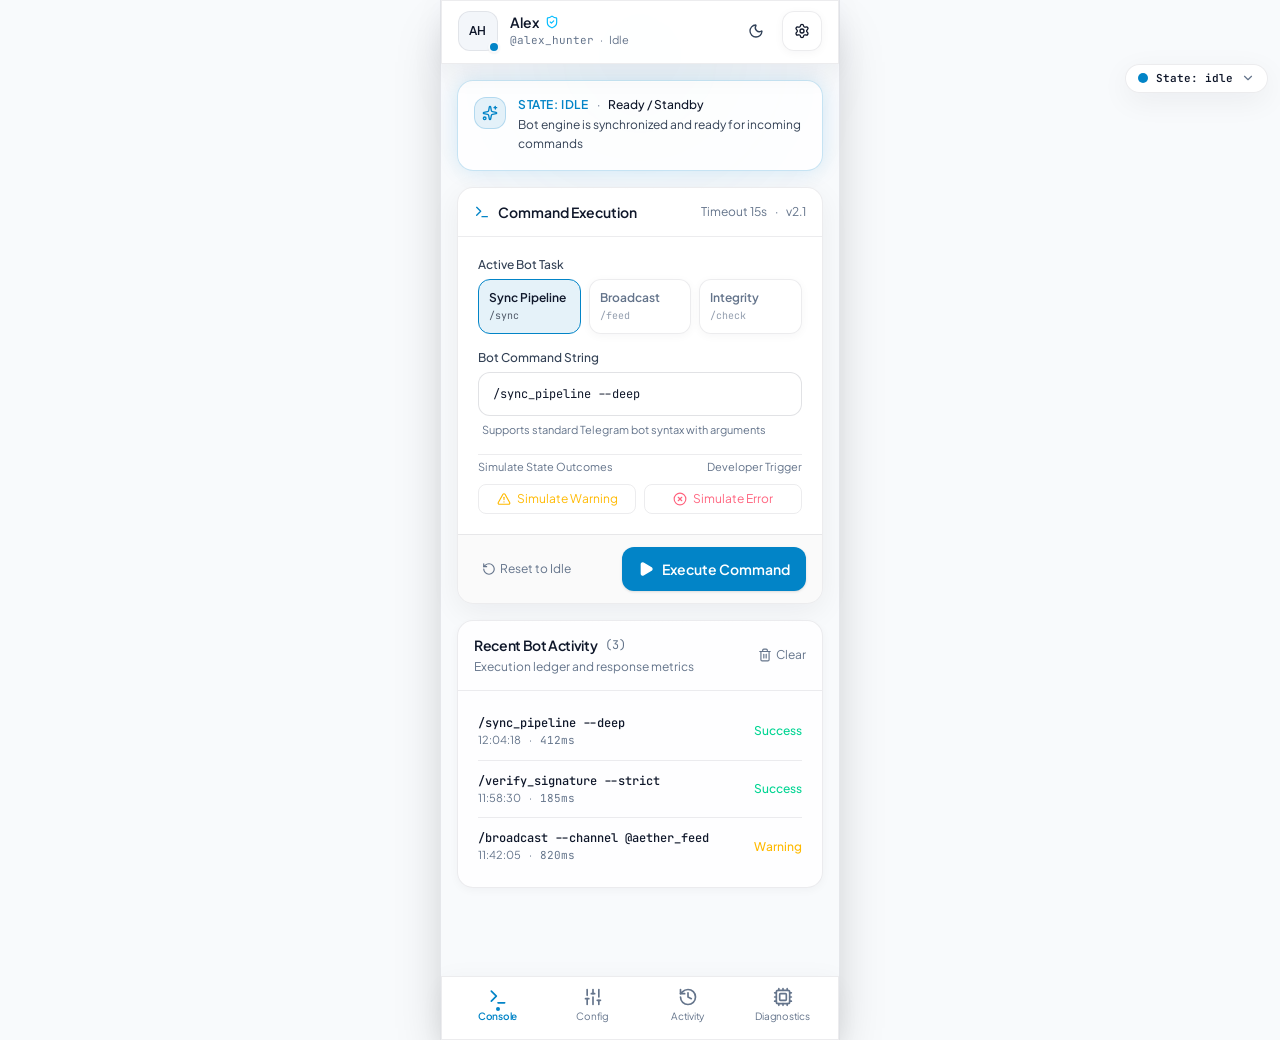
==== index.html @ 0b06f0a6 "Deploy tbot update 2026-10-08 16:07:17" ====
<!doctype html>
<html lang="en">
  <head>
    <meta charset="UTF-8" />
    <meta name="viewport" content="width=device-width, initial-scale=1.0, maximum-scale=1.0, user-scalable=no, viewport-fit=cover" />
    <title>Aether Glass - Telegram Mini App</title>
    <meta name="description" content="Premium glassmorphism Telegram bot web application featuring dynamic state themes, haptic feedback, and responsive viewport integration." />
    <meta property="og:title" content="Aether Glass - Telegram Mini App" />
    <meta property="og:description" content="Premium glassmorphism Telegram bot web application featuring dynamic state themes, haptic feedback, and responsive viewport integration." />
    <meta property="og:type" content="website" />
    <meta name="twitter:card" content="summary_large_image" />
    <meta name="theme-color" content="#0d1117" />

    <!-- Telegram WebApp Script -->
    <script src="https://telegram.org/js/telegram-web-app.js"></script>

    <!-- Typography -->
    <link rel="preconnect" href="https://fonts.googleapis.com" />
    <link rel="preconnect" href="https://fonts.gstatic.com" crossorigin />
    <link href="https://fonts.googleapis.com/css2?family=JetBrains+Mono:wght@400;500;600&family=Plus+Jakarta+Sans:wght@300;400;500;600;700&display=swap" rel="stylesheet" />
    <script type="module" crossorigin src="/assets/index-Bv7fUiGO.js"></script>
    <link rel="stylesheet" crossorigin href="/assets/index-BSvyfx7p.css">
  </head>
  <body>
    <div id="root"></div>
  </body>
</html>
---- assets/index-BSvyfx7p.css ----
/*! tailwindcss v4.3.3 | MIT License | https://tailwindcss.com */
@layer properties{@supports (((-webkit-hyphens:none)) and (not (margin-trim:inline))) or ((-moz-orient:inline) and (not (color:rgb(from red r g b)))){*,:before,:after,::backdrop{--tw-translate-x:0;--tw-translate-y:0;--tw-translate-z:0;--tw-rotate-x:initial;--tw-rotate-y:initial;--tw-rotate-z:initial;--tw-skew-x:initial;--tw-skew-y:initial;--tw-space-y-reverse:0;--tw-divide-y-reverse:0;--tw-border-style:solid;--tw-leading:initial;--tw-font-weight:initial;--tw-tracking:initial;--tw-ordinal:initial;--tw-slashed-zero:initial;--tw-numeric-figure:initial;--tw-numeric-spacing:initial;--tw-numeric-fraction:initial;--tw-shadow:0 0 #0000;--tw-shadow-color:initial;--tw-shadow-alpha:100%;--tw-inset-shadow:0 0 #0000;--tw-inset-shadow-color:initial;--tw-inset-shadow-alpha:100%;--tw-ring-color:initial;--tw-ring-shadow:0 0 #0000;--tw-inset-ring-color:initial;--tw-inset-ring-shadow:0 0 #0000;--tw-ring-inset:initial;--tw-ring-offset-width:0px;--tw-ring-offset-color:#fff;--tw-ring-offset-shadow:0 0 #0000;--tw-outline-style:solid;--tw-blur:initial;--tw-brightness:initial;--tw-contrast:initial;--tw-grayscale:initial;--tw-hue-rotate:initial;--tw-invert:initial;--tw-opacity:initial;--tw-saturate:initial;--tw-sepia:initial;--tw-drop-shadow:initial;--tw-drop-shadow-color:initial;--tw-drop-shadow-alpha:100%;--tw-drop-shadow-size:initial;--tw-backdrop-blur:initial;--tw-backdrop-brightness:initial;--tw-backdrop-contrast:initial;--tw-backdrop-grayscale:initial;--tw-backdrop-hue-rotate:initial;--tw-backdrop-invert:initial;--tw-backdrop-opacity:initial;--tw-backdrop-saturate:initial;--tw-backdrop-sepia:initial;--tw-duration:initial;--tw-ease:initial;--tw-scale-x:1;--tw-scale-y:1;--tw-scale-z:1}}}@layer theme{:root,:host{--font-sans:-apple-system, BlinkMacSystemFont, "Segoe UI", Roboto, "Helvetica Neue", "Noto Sans", Arial, sans-serif, "Apple Color Emoji", "Segoe UI Emoji", "Segoe UI Symbol", "Noto Color Emoji";--font-mono:ui-monospace, SFMono-Regular, Menlo, Monaco, Consolas, "Liberation Mono", "Courier New", monospace;--color-red-500:oklch(63.7% .237 25.331);--color-amber-300:oklch(87.9% .169 91.605);--color-amber-400:oklch(82.8% .189 84.429);--color-emerald-400:oklch(76.5% .177 163.223);--color-sky-400:oklch(74.6% .16 232.661);--color-rose-400:oklch(71.2% .194 13.428);--color-slate-700:oklch(37.2% .044 257.287);--color-black:#000;--color-white:#fff;--spacing:.25rem;--container-xs:20rem;--container-md:28rem;--container-lg:32rem;--container-2xl:42rem;--text-xs:.75rem;--text-xs--line-height:calc(1 / .75);--text-sm:.875rem;--text-sm--line-height:calc(1.25 / .875);--text-base:1rem;--text-base--line-height:calc(1.5 / 1);--font-weight-medium:500;--font-weight-semibold:600;--font-weight-bold:700;--tracking-tight:-.025em;--tracking-wider:.05em;--leading-relaxed:1.625;--radius-sm:.25rem;--radius-md:.375rem;--radius-lg:.5rem;--radius-xl:.75rem;--radius-2xl:1rem;--radius-3xl:1.5rem;--ease-in-out:cubic-bezier(.4, 0, .2, 1);--animate-spin:spin 1s linear infinite;--animate-ping:ping 1s cubic-bezier(0, 0, .2, 1) infinite;--animate-pulse:pulse 2s cubic-bezier(.4, 0, .6, 1) infinite;--blur-xs:4px;--default-transition-duration:.15s;--default-transition-timing-function:cubic-bezier(.4, 0, .2, 1);--default-font-family:var(--font-sans);--default-mono-font-family:var(--font-mono)}}@layer base{*,:after,:before,::backdrop{box-sizing:border-box;border:0 solid;margin:0;padding:0}::file-selector-button{box-sizing:border-box;border:0 solid;margin:0;padding:0}html,:host{-webkit-text-size-adjust:100%;tab-size:4;line-height:1.5;font-family:var(--default-font-family,-apple-system, BlinkMacSystemFont, "Segoe UI", Roboto, "Helvetica Neue", "Noto Sans", Arial, sans-serif, "Apple Color Emoji", "Segoe UI Emoji", "Segoe UI Symbol", "Noto Color Emoji");font-feature-settings:var(--default-font-feature-settings,normal);font-variation-settings:var(--default-font-variation-settings,normal);-webkit-tap-highlight-color:transparent}hr{height:0;color:inherit;border-top-width:1px}abbr:where([title]){-webkit-text-decoration:underline dotted;text-decoration:underline dotted}h1,h2,h3,h4,h5,h6{font-size:inherit;font-weight:inherit}a{color:inherit;-webkit-text-decoration:inherit;-webkit-text-decoration:inherit;-webkit-text-decoration:inherit;-webkit-text-decoration:inherit;text-decoration:inherit}b,strong{font-weight:bolder}code,kbd,samp,pre{font-family:var(--default-mono-font-family,ui-monospace, SFMono-Regular, Menlo, Monaco, Consolas, "Liberation Mono", "Courier New", monospace);font-feature-settings:var(--default-mono-font-feature-settings,normal);font-variation-settings:var(--default-mono-font-variation-settings,normal);font-size:1em}small{font-size:80%}sub,sup{vertical-align:baseline;font-size:75%;line-height:0;position:relative}sub{bottom:-.25em}sup{top:-.5em}table{text-indent:0;border-color:inherit;border-collapse:collapse}:-moz-focusring:where(:not(iframe)){outline:auto}progress{vertical-align:baseline}summary{display:list-item}ol,ul,menu{list-style:none}img,svg,video,canvas,audio,iframe,embed,object{vertical-align:middle;display:block}img,video{max-width:100%;height:auto}button,input,select,optgroup,textarea{font:inherit;font-feature-settings:inherit;font-variation-settings:inherit;letter-spacing:inherit;color:inherit;opacity:1;background-color:#0000;border-radius:0}::file-selector-button{font:inherit;font-feature-settings:inherit;font-variation-settings:inherit;letter-spacing:inherit;color:inherit;opacity:1;background-color:#0000;border-radius:0}:where(select:is([multiple],[size])) optgroup{font-weight:bolder}:where(select:is([multiple],[size])) optgroup option{padding-inline-start:20px}::file-selector-button{margin-inline-end:4px}::placeholder{opacity:1}@supports (not ((-webkit-appearance:-apple-pay-button))) or (contain-intrinsic-size:1px){::placeholder{color:currentColor}@supports (color:color-mix(in lab, red, red)){::placeholder{color:color-mix(in oklab, currentcolor 50%, transparent)}}}textarea{resize:vertical}::-webkit-search-decoration{-webkit-appearance:none}::-webkit-date-and-time-value{min-height:1lh;text-align:inherit}::-webkit-datetime-edit{display:inline-flex}::-webkit-datetime-edit-fields-wrapper{padding:0}::-webkit-datetime-edit{padding-block:0}::-webkit-datetime-edit-year-field{padding-block:0}::-webkit-datetime-edit-month-field{padding-block:0}::-webkit-datetime-edit-day-field{padding-block:0}::-webkit-datetime-edit-hour-field{padding-block:0}::-webkit-datetime-edit-minute-field{padding-block:0}::-webkit-datetime-edit-second-field{padding-block:0}::-webkit-datetime-edit-millisecond-field{padding-block:0}::-webkit-datetime-edit-meridiem-field{padding-block:0}::-webkit-calendar-picker-indicator{line-height:1}:-moz-ui-invalid{box-shadow:none}button,input:where([type=button],[type=reset],[type=submit]){appearance:button}::file-selector-button{appearance:button}::-webkit-inner-spin-button{height:auto}::-webkit-outer-spin-button{height:auto}[hidden]:where(:not([hidden=until-found])){display:none!important}}@layer components;@layer utilities{.pointer-events-none{pointer-events:none}.visible{visibility:visible}.absolute{position:absolute}.fixed{position:fixed}.relative{position:relative}.sticky{position:sticky}.inset-0{inset:0}.top-0{top:0}.top-16{top:calc(var(--spacing) * 16)}.-right-0\.5{right:calc(var(--spacing) * -.5)}.right-0{right:0}.right-3{right:calc(var(--spacing) * 3)}.right-3\.5{right:calc(var(--spacing) * 3.5)}.-bottom-0\.5{bottom:calc(var(--spacing) * -.5)}.-bottom-1{bottom:calc(var(--spacing) * -1)}.bottom-0{bottom:0}.left-0{left:0}.left-1\/2{left:50%}.left-3\.5{left:calc(var(--spacing) * 3.5)}.z-10{z-index:10}.z-30{z-index:30}.z-40{z-index:40}.z-50{z-index:50}.mx-auto{margin-inline:auto}.-my-2{margin-block:calc(var(--spacing) * -2)}.mt-0\.5{margin-top:calc(var(--spacing) * .5)}.mt-2{margin-top:calc(var(--spacing) * 2)}.mb-1{margin-bottom:var(--spacing)}.mb-2{margin-bottom:calc(var(--spacing) * 2)}.block{display:block}.flex{display:flex}.grid{display:grid}.inline-block{display:inline-block}.inline-flex{display:inline-flex}.h-1{height:var(--spacing)}.h-1\.5{height:calc(var(--spacing) * 1.5)}.h-2{height:calc(var(--spacing) * 2)}.h-2\.5{height:calc(var(--spacing) * 2.5)}.h-3{height:calc(var(--spacing) * 3)}.h-3\.5{height:calc(var(--spacing) * 3.5)}.h-4{height:calc(var(--spacing) * 4)}.h-5{height:calc(var(--spacing) * 5)}.h-6{height:calc(var(--spacing) * 6)}.h-8{height:calc(var(--spacing) * 8)}.h-10{height:calc(var(--spacing) * 10)}.h-11{height:calc(var(--spacing) * 11)}.h-12{height:calc(var(--spacing) * 12)}.h-14{height:calc(var(--spacing) * 14)}.h-full{height:100%}.max-h-\[85vh\]{max-height:85vh}.min-h-\[36px\]{min-height:36px}.min-h-\[38px\]{min-height:38px}.min-h-\[40px\]{min-height:40px}.min-h-\[44px\]{min-height:44px}.min-h-\[48px\]{min-height:48px}.min-h-screen{min-height:100vh}.w-1{width:var(--spacing)}.w-2{width:calc(var(--spacing) * 2)}.w-2\.5{width:calc(var(--spacing) * 2.5)}.w-3{width:calc(var(--spacing) * 3)}.w-3\.5{width:calc(var(--spacing) * 3.5)}.w-4{width:calc(var(--spacing) * 4)}.w-5{width:calc(var(--spacing) * 5)}.w-8{width:calc(var(--spacing) * 8)}.w-10{width:calc(var(--spacing) * 10)}.w-11{width:calc(var(--spacing) * 11)}.w-12{width:calc(var(--spacing) * 12)}.w-20{width:calc(var(--spacing) * 20)}.w-72{width:calc(var(--spacing) * 72)}.w-full{width:100%}.max-w-2xl{max-width:var(--container-2xl)}.max-w-\[400px\]{max-width:400px}.max-w-\[430px\]{max-width:430px}.max-w-lg{max-width:var(--container-lg)}.max-w-md{max-width:var(--container-md)}.max-w-xs{max-width:var(--container-xs)}.min-w-0{min-width:0}.min-w-\[40px\]{min-width:40px}.min-w-\[44px\]{min-width:44px}.flex-1{flex:1}.shrink-0{flex-shrink:0}.-translate-x-1\/2{--tw-translate-x:calc(calc(1 / 2 * 100%) * -1);translate:var(--tw-translate-x) var(--tw-translate-y)}.translate-x-0{--tw-translate-x:0px;translate:var(--tw-translate-x) var(--tw-translate-y)}.translate-x-5{--tw-translate-x:calc(var(--spacing) * 5);translate:var(--tw-translate-x) var(--tw-translate-y)}.transform{transform:var(--tw-rotate-x,) var(--tw-rotate-y,) var(--tw-rotate-z,) var(--tw-skew-x,) var(--tw-skew-y,)}.animate-ping{animation:var(--animate-ping)}.animate-pulse{animation:var(--animate-pulse)}.animate-spin{animation:var(--animate-spin)}.cursor-not-allowed{cursor:not-allowed}.cursor-pointer{cursor:pointer}.resize{resize:both}.grid-cols-3{grid-template-columns:repeat(3,minmax(0,1fr))}.grid-cols-4{grid-template-columns:repeat(4,minmax(0,1fr))}.flex-col{flex-direction:column}.items-center{align-items:center}.items-end{align-items:flex-end}.items-start{align-items:flex-start}.justify-between{justify-content:space-between}.justify-center{justify-content:center}.justify-end{justify-content:flex-end}.justify-start{justify-content:flex-start}.gap-0\.5{gap:calc(var(--spacing) * .5)}.gap-1{gap:var(--spacing)}.gap-1\.5{gap:calc(var(--spacing) * 1.5)}.gap-2{gap:calc(var(--spacing) * 2)}.gap-2\.5{gap:calc(var(--spacing) * 2.5)}.gap-3{gap:calc(var(--spacing) * 3)}:where(.space-y-1>:not(:last-child)){--tw-space-y-reverse:0;margin-block-start:calc(var(--spacing) * var(--tw-space-y-reverse));margin-block-end:calc(var(--spacing) * calc(1 - var(--tw-space-y-reverse)))}:where(.space-y-1\.5>:not(:last-child)){--tw-space-y-reverse:0;margin-block-start:calc(calc(var(--spacing) * 1.5) * var(--tw-space-y-reverse));margin-block-end:calc(calc(var(--spacing) * 1.5) * calc(1 - var(--tw-space-y-reverse)))}:where(.space-y-2>:not(:last-child)){--tw-space-y-reverse:0;margin-block-start:calc(calc(var(--spacing) * 2) * var(--tw-space-y-reverse));margin-block-end:calc(calc(var(--spacing) * 2) * calc(1 - var(--tw-space-y-reverse)))}:where(.space-y-3>:not(:last-child)){--tw-space-y-reverse:0;margin-block-start:calc(calc(var(--spacing) * 3) * var(--tw-space-y-reverse));margin-block-end:calc(calc(var(--spacing) * 3) * calc(1 - var(--tw-space-y-reverse)))}:where(.space-y-3\.5>:not(:last-child)){--tw-space-y-reverse:0;margin-block-start:calc(calc(var(--spacing) * 3.5) * var(--tw-space-y-reverse));margin-block-end:calc(calc(var(--spacing) * 3.5) * calc(1 - var(--tw-space-y-reverse)))}:where(.space-y-4>:not(:last-child)){--tw-space-y-reverse:0;margin-block-start:calc(calc(var(--spacing) * 4) * var(--tw-space-y-reverse));margin-block-end:calc(calc(var(--spacing) * 4) * calc(1 - var(--tw-space-y-reverse)))}:where(.space-y-5>:not(:last-child)){--tw-space-y-reverse:0;margin-block-start:calc(calc(var(--spacing) * 5) * var(--tw-space-y-reverse));margin-block-end:calc(calc(var(--spacing) * 5) * calc(1 - var(--tw-space-y-reverse)))}:where(.divide-y>:not(:last-child)){--tw-divide-y-reverse:0;border-bottom-style:var(--tw-border-style);border-top-style:var(--tw-border-style);border-top-width:calc(1px * var(--tw-divide-y-reverse));border-bottom-width:calc(1px * calc(1 - var(--tw-divide-y-reverse)))}:where(.divide-\[var\(--app-surface-border\)\]>:not(:last-child)){border-color:var(--app-surface-border)}.truncate{text-overflow:ellipsis;white-space:nowrap;overflow:hidden}.overflow-hidden{overflow:hidden}.overflow-x-hidden{overflow-x:hidden}.overflow-y-auto{overflow-y:auto}.overscroll-contain{overscroll-behavior:contain}.rounded-2xl{border-radius:var(--radius-2xl)}.rounded-full{border-radius:2147483647px}.rounded-lg{border-radius:var(--radius-lg)}.rounded-md{border-radius:var(--radius-md)}.rounded-sm{border-radius:var(--radius-sm)}.rounded-xl{border-radius:var(--radius-xl)}.rounded-t-3xl{border-top-left-radius:var(--radius-3xl);border-top-right-radius:var(--radius-3xl)}.border{border-style:var(--tw-border-style);border-width:1px}.border-2{border-style:var(--tw-border-style);border-width:2px}.border-x{border-inline-style:var(--tw-border-style);border-inline-width:1px}.border-t{border-top-style:var(--tw-border-style);border-top-width:1px}.border-b{border-bottom-style:var(--tw-border-style);border-bottom-width:1px}.border-\[var\(--app-accent\)\]{border-color:var(--app-accent)}.border-\[var\(--app-bg\)\]{border-color:var(--app-bg)}.border-\[var\(--app-input-border\)\]{border-color:var(--app-input-border)}.border-\[var\(--app-state-border\)\]{border-color:var(--app-state-border)}.border-\[var\(--app-surface-border\)\]{border-color:var(--app-surface-border)}.border-red-500{border-color:var(--color-red-500)}.border-transparent{border-color:#0000}.bg-\[\#dc2626\]{background-color:#dc2626}.bg-\[var\(--app-accent\)\]{background-color:var(--app-accent)}.bg-\[var\(--app-accent-soft\)\]{background-color:var(--app-accent-soft)}.bg-\[var\(--app-bg\)\]{background-color:var(--app-bg)}.bg-\[var\(--app-input-bg\)\]{background-color:var(--app-input-bg)}.bg-\[var\(--app-surface-interactive\)\]{background-color:var(--app-surface-interactive)}.bg-\[var\(--app-surface-subtle\)\]{background-color:var(--app-surface-subtle)}.bg-\[var\(--app-text-muted\)\]{background-color:var(--app-text-muted)}.bg-black\/60{background-color:#0009}@supports (color:color-mix(in lab, red, red)){.bg-black\/60{background-color:color-mix(in oklab, var(--color-black) 60%, transparent)}}.bg-white{background-color:var(--color-white)}.fill-current{fill:currentColor}.object-cover{object-fit:cover}.p-1{padding:var(--spacing)}.p-2\.5{padding:calc(var(--spacing) * 2.5)}.p-3{padding:calc(var(--spacing) * 3)}.p-3\.5{padding:calc(var(--spacing) * 3.5)}.p-4{padding:calc(var(--spacing) * 4)}.p-5{padding:calc(var(--spacing) * 5)}.p-8{padding:calc(var(--spacing) * 8)}.px-1\.5{padding-inline:calc(var(--spacing) * 1.5)}.px-2{padding-inline:calc(var(--spacing) * 2)}.px-3{padding-inline:calc(var(--spacing) * 3)}.px-3\.5{padding-inline:calc(var(--spacing) * 3.5)}.px-4{padding-inline:calc(var(--spacing) * 4)}.px-5{padding-inline:calc(var(--spacing) * 5)}.py-1{padding-block:var(--spacing)}.py-1\.5{padding-block:calc(var(--spacing) * 1.5)}.py-2\.5{padding-block:calc(var(--spacing) * 2.5)}.py-3{padding-block:calc(var(--spacing) * 3)}.py-3\.5{padding-block:calc(var(--spacing) * 3.5)}.py-4{padding-block:calc(var(--spacing) * 4)}.py-6{padding-block:calc(var(--spacing) * 6)}.pt-1{padding-top:var(--spacing)}.pt-2{padding-top:calc(var(--spacing) * 2)}.pt-3{padding-top:calc(var(--spacing) * 3)}.pr-10{padding-right:calc(var(--spacing) * 10)}.pb-1{padding-bottom:var(--spacing)}.pb-2\.5{padding-bottom:calc(var(--spacing) * 2.5)}.pb-24{padding-bottom:calc(var(--spacing) * 24)}.pl-1{padding-left:var(--spacing)}.pl-4{padding-left:calc(var(--spacing) * 4)}.pl-10{padding-left:calc(var(--spacing) * 10)}.text-center{text-align:center}.text-left{text-align:left}.font-mono{font-family:var(--font-mono)}.font-sans{font-family:var(--font-sans)}.text-base{font-size:var(--text-base);line-height:var(--tw-leading,var(--text-base--line-height))}.text-sm{font-size:var(--text-sm);line-height:var(--tw-leading,var(--text-sm--line-height))}.text-xs{font-size:var(--text-xs);line-height:var(--tw-leading,var(--text-xs--line-height))}.text-\[10px\]{font-size:10px}.text-\[11px\]{font-size:11px}.leading-relaxed{--tw-leading:var(--leading-relaxed);line-height:var(--leading-relaxed)}.font-bold{--tw-font-weight:var(--font-weight-bold);font-weight:var(--font-weight-bold)}.font-medium{--tw-font-weight:var(--font-weight-medium);font-weight:var(--font-weight-medium)}.font-semibold{--tw-font-weight:var(--font-weight-semibold);font-weight:var(--font-weight-semibold)}.tracking-tight{--tw-tracking:var(--tracking-tight);letter-spacing:var(--tracking-tight)}.tracking-wider{--tw-tracking:var(--tracking-wider);letter-spacing:var(--tracking-wider)}.whitespace-nowrap{white-space:nowrap}.text-\[var\(--app-accent\)\]{color:var(--app-accent)}.text-\[var\(--app-accent-text\)\]{color:var(--app-accent-text)}.text-\[var\(--app-text\)\]{color:var(--app-text)}.text-\[var\(--app-text-muted\)\]{color:var(--app-text-muted)}.text-\[var\(--app-text-secondary\)\]{color:var(--app-text-secondary)}.text-amber-300{color:var(--color-amber-300)}.text-amber-400{color:var(--color-amber-400)}.text-emerald-400{color:var(--color-emerald-400)}.text-red-500{color:var(--color-red-500)}.text-rose-400{color:var(--color-rose-400)}.text-sky-400{color:var(--color-sky-400)}.text-slate-700{color:var(--color-slate-700)}.text-white{color:var(--color-white)}.capitalize{text-transform:capitalize}.uppercase{text-transform:uppercase}.tabular-nums{--tw-numeric-spacing:tabular-nums;font-variant-numeric:var(--tw-ordinal,) var(--tw-slashed-zero,) var(--tw-numeric-figure,) var(--tw-numeric-spacing,) var(--tw-numeric-fraction,)}.underline{text-decoration-line:underline}.placeholder-\[var\(--app-text-muted\)\]::placeholder{color:var(--app-text-muted)}.accent-\[var\(--app-accent\)\]{accent-color:var(--app-accent)}.opacity-25{opacity:.25}.opacity-30{opacity:.3}.opacity-50{opacity:.5}.opacity-70{opacity:.7}.opacity-75{opacity:.75}.shadow-2xl{--tw-shadow:0 25px 50px -12px var(--tw-shadow-color,#00000040);box-shadow:var(--tw-inset-shadow), var(--tw-inset-ring-shadow), var(--tw-ring-offset-shadow), var(--tw-ring-shadow), var(--tw-shadow)}.shadow-lg{--tw-shadow:0 10px 15px -3px var(--tw-shadow-color,#0000001a), 0 4px 6px -4px var(--tw-shadow-color,#0000001a);box-shadow:var(--tw-inset-shadow), var(--tw-inset-ring-shadow), var(--tw-ring-offset-shadow), var(--tw-ring-shadow), var(--tw-shadow)}.shadow-sm{--tw-shadow:0 1px 3px 0 var(--tw-shadow-color,#0000001a), 0 1px 2px -1px var(--tw-shadow-color,#0000001a);box-shadow:var(--tw-inset-shadow), var(--tw-inset-ring-shadow), var(--tw-ring-offset-shadow), var(--tw-ring-shadow), var(--tw-shadow)}.shadow-xs{--tw-shadow:0 1px 2px 0 var(--tw-shadow-color,#0000000d);box-shadow:var(--tw-inset-shadow), var(--tw-inset-ring-shadow), var(--tw-ring-offset-shadow), var(--tw-ring-shadow), var(--tw-shadow)}.ring-0{--tw-ring-shadow:var(--tw-ring-inset,) 0 0 0 calc(0px + var(--tw-ring-offset-width)) var(--tw-ring-color,currentcolor);box-shadow:var(--tw-inset-shadow), var(--tw-inset-ring-shadow), var(--tw-ring-offset-shadow), var(--tw-ring-shadow), var(--tw-shadow)}.outline{outline-style:var(--tw-outline-style);outline-width:1px}.blur{--tw-blur:blur(8px);filter:var(--tw-blur,) var(--tw-brightness,) var(--tw-contrast,) var(--tw-grayscale,) var(--tw-hue-rotate,) var(--tw-invert,) var(--tw-saturate,) var(--tw-sepia,) var(--tw-drop-shadow,)}.backdrop-blur-xs{--tw-backdrop-blur:blur(var(--blur-xs));-webkit-backdrop-filter:var(--tw-backdrop-blur,) var(--tw-backdrop-brightness,) var(--tw-backdrop-contrast,) var(--tw-backdrop-grayscale,) var(--tw-backdrop-hue-rotate,) var(--tw-backdrop-invert,) var(--tw-backdrop-opacity,) var(--tw-backdrop-saturate,) var(--tw-backdrop-sepia,);backdrop-filter:var(--tw-backdrop-blur,) var(--tw-backdrop-brightness,) var(--tw-backdrop-contrast,) var(--tw-backdrop-grayscale,) var(--tw-backdrop-hue-rotate,) var(--tw-backdrop-invert,) var(--tw-backdrop-opacity,) var(--tw-backdrop-saturate,) var(--tw-backdrop-sepia,)}.transition{transition-property:color,background-color,border-color,outline-color,text-decoration-color,fill,stroke,--tw-gradient-from,--tw-gradient-via,--tw-gradient-to,opacity,box-shadow,transform,translate,scale,rotate,filter,-webkit-backdrop-filter,backdrop-filter,display,content-visibility,overlay,pointer-events;transition-timing-function:var(--tw-ease,var(--default-transition-timing-function));transition-duration:var(--tw-duration,var(--default-transition-duration))}.transition-all{transition-property:all;transition-timing-function:var(--tw-ease,var(--default-transition-timing-function));transition-duration:var(--tw-duration,var(--default-transition-duration))}.transition-colors{transition-property:color,background-color,border-color,outline-color,text-decoration-color,fill,stroke,--tw-gradient-from,--tw-gradient-via,--tw-gradient-to;transition-timing-function:var(--tw-ease,var(--default-transition-timing-function));transition-duration:var(--tw-duration,var(--default-transition-duration))}.transition-opacity{transition-property:opacity;transition-timing-function:var(--tw-ease,var(--default-transition-timing-function));transition-duration:var(--tw-duration,var(--default-transition-duration))}.duration-150{--tw-duration:.15s;transition-duration:.15s}.duration-200{--tw-duration:.2s;transition-duration:.2s}.duration-250{--tw-duration:.25s;transition-duration:.25s}.ease-in-out{--tw-ease:var(--ease-in-out);transition-timing-function:var(--ease-in-out)}.select-none{-webkit-user-select:none;user-select:none}@media (hover:hover){.hover\:border-\[var\(--app-accent\)\]:hover{border-color:var(--app-accent)}.hover\:border-\[var\(--app-state-border\)\]:hover{border-color:var(--app-state-border)}.hover\:border-\[var\(--app-surface-border\)\]:hover{border-color:var(--app-surface-border)}.hover\:border-amber-400:hover{border-color:var(--color-amber-400)}.hover\:border-rose-400:hover{border-color:var(--color-rose-400)}.hover\:bg-\[\#b91c1c\]:hover{background-color:#b91c1c}.hover\:bg-\[var\(--app-accent-soft\)\]:hover{background-color:var(--app-accent-soft)}.hover\:bg-\[var\(--app-surface-interactive\)\]:hover{background-color:var(--app-surface-interactive)}.hover\:bg-\[var\(--app-surface-subtle\)\]:hover{background-color:var(--app-surface-subtle)}.hover\:text-\[var\(--app-text\)\]:hover{color:var(--app-text)}.hover\:underline:hover{text-decoration-line:underline}.hover\:opacity-50:hover{opacity:.5}.hover\:brightness-105:hover{--tw-brightness:brightness(105%);filter:var(--tw-blur,) var(--tw-brightness,) var(--tw-contrast,) var(--tw-grayscale,) var(--tw-hue-rotate,) var(--tw-invert,) var(--tw-saturate,) var(--tw-sepia,) var(--tw-drop-shadow,)}.hover\:brightness-110:hover{--tw-brightness:brightness(110%);filter:var(--tw-blur,) var(--tw-brightness,) var(--tw-contrast,) var(--tw-grayscale,) var(--tw-hue-rotate,) var(--tw-invert,) var(--tw-saturate,) var(--tw-sepia,) var(--tw-drop-shadow,)}}.focus\:border-\[var\(--app-accent\)\]:focus{border-color:var(--app-accent)}.focus\:outline-none:focus{--tw-outline-style:none;outline-style:none}.active\:scale-95:active{--tw-scale-x:95%;--tw-scale-y:95%;--tw-scale-z:95%;scale:var(--tw-scale-x) var(--tw-scale-y)}.active\:scale-\[0\.98\]:active{scale:.98}.disabled\:pointer-events-none:disabled{pointer-events:none}.disabled\:cursor-not-allowed:disabled{cursor:not-allowed}.disabled\:opacity-40:disabled{opacity:.4}@media (width>=40rem){.sm\:w-auto{width:auto}.sm\:flex-row{flex-direction:row}.sm\:p-5{padding:calc(var(--spacing) * 5)}.sm\:text-base{font-size:var(--text-base);line-height:var(--tw-leading,var(--text-base--line-height))}}}:root{--font-sans:"Plus Jakarta Sans", -apple-system, BlinkMacSystemFont, "Segoe UI", Roboto, sans-serif;--font-mono:"JetBrains Mono", ui-monospace, SFMono-Regular, monospace;--tg-safe-top:env(safe-area-inset-top,0px);--tg-safe-bottom:env(safe-area-inset-bottom,0px);--tg-safe-left:env(safe-area-inset-left,0px);--tg-safe-right:env(safe-area-inset-right,0px);--tg-viewport-height:100vh;--tg-viewport-stable-height:100vh;--glass-blur:16px;--glass-blur-deep:24px;--app-focus-ring:#38bdf880;--app-disabled-bg:#94a3b81f;--app-disabled-text:#94a3b873}:root,[data-theme-mode=dark]{--lightningcss-light: ;--lightningcss-dark:initial;color-scheme:dark;--app-bg:#090c10;--app-bg-radial:radial-gradient(circle at 50% 0%, #151d2c 0%, #090c10 70%);--app-text:#f1f5f9;--app-text-secondary:#cbd5e1;--app-text-muted:#64748b;--app-surface:#0f172aa6;--app-surface-elevated:#16213acc;--app-surface-subtle:#ffffff08;--app-surface-interactive:#1e293b8c;--app-surface-interactive-hover:#334155a6;--app-surface-border:#ffffff14;--app-surface-border-subtle:#ffffff0d;--app-surface-highlight:#ffffff1a;--app-shadow:0 8px 32px 0 #00000073;--app-shadow-subtle:0 4px 16px 0 #0000004d;--app-input-bg:#0b1120b3;--app-input-border:#ffffff1a;--app-input-focus-border:var(--app-accent)}[data-theme-mode=light]{--lightningcss-light:initial;--lightningcss-dark: ;color-scheme:light;--app-bg:#f8fafc;--app-bg-radial:radial-gradient(circle at 50% 0%, #eef2f6 0%, #f8fafc 70%);--app-text:#0f172a;--app-text-secondary:#334155;--app-text-muted:#64748b;--app-surface:#ffffffd1;--app-surface-elevated:#fffffff2;--app-surface-subtle:#00000005;--app-surface-interactive:#f1f5f9d9;--app-surface-interactive-hover:#e2e8f0f2;--app-surface-border:#0f172a14;--app-surface-border-subtle:#0f172a0d;--app-surface-highlight:#fffc;--app-shadow:0 8px 30px 0 #0f172a0f;--app-shadow-subtle:0 2px 10px 0 #0f172a0a;--app-input-bg:#ffffffe6;--app-input-border:#0f172a1f;--app-input-focus-border:var(--app-accent)}:root,[data-app-state=idle]{--app-accent:#38bdf8;--app-accent-hover:#0284c7;--app-accent-active:#0369a1;--app-accent-soft:#38bdf81f;--app-accent-glow:0 0 24px #38bdf833;--app-accent-text:#082f49;--app-state-indicator:#38bdf8;--app-state-border:#38bdf83d;--app-state-glow-color:#38bdf826;--app-focus-ring:#38bdf880}[data-app-state=processing]{--app-accent:#818cf8;--app-accent-hover:#6366f1;--app-accent-active:#4f46e5;--app-accent-soft:#818cf824;--app-accent-glow:0 0 28px #818cf847;--app-accent-text:#fff;--app-state-indicator:#818cf8;--app-state-border:#818cf847;--app-state-glow-color:#818cf833;--app-focus-ring:#818cf880}[data-app-state=success]{--app-accent:#34d399;--app-accent-hover:#10b981;--app-accent-active:#059669;--app-accent-soft:#34d3991f;--app-accent-glow:0 0 24px #34d39938;--app-accent-text:#022c22;--app-state-indicator:#34d399;--app-state-border:#34d39940;--app-state-glow-color:#34d3992e;--app-focus-ring:#34d39980}[data-app-state=warning]{--app-accent:#fbbf24;--app-accent-hover:#f59e0b;--app-accent-active:#d97706;--app-accent-soft:#fbbf241f;--app-accent-glow:0 0 24px #fbbf2438;--app-accent-text:#451a03;--app-state-indicator:#fbbf24;--app-state-border:#fbbf2447;--app-state-glow-color:#fbbf242e;--app-focus-ring:#fbbf2480}[data-app-state=error]{--app-accent:#f87171;--app-accent-hover:#ef4444;--app-accent-active:#dc2626;--app-accent-soft:#f8717124;--app-accent-glow:0 0 24px #f8717140;--app-accent-text:#fff;--app-state-indicator:#f87171;--app-state-border:#f871714d;--app-state-glow-color:#f8717133;--app-focus-ring:#f8717180}[data-app-state=disabled]{--app-accent:#94a3b8;--app-accent-hover:#94a3b8;--app-accent-active:#94a3b8;--app-accent-soft:#94a3b81a;--app-accent-glow:none;--app-accent-text:#0f172a;--app-state-indicator:#64748b;--app-state-border:#94a3b82e;--app-state-glow-color:transparent;--app-focus-ring:#94a3b866}[data-theme-mode=light][data-app-state=idle]{--app-accent:#0284c7;--app-accent-hover:#0369a1;--app-accent-active:#075985;--app-accent-soft:#0284c71a;--app-accent-glow:0 0 20px #0284c726;--app-accent-text:#fff;--app-state-indicator:#0284c7;--app-state-border:#0284c738;--app-state-glow-color:#0284c714}[data-theme-mode=light][data-app-state=processing]{--app-accent:#4f46e5;--app-accent-hover:#4338ca;--app-accent-active:#3730a3;--app-accent-soft:#4f46e51a;--app-accent-glow:0 0 20px #4f46e52e;--app-accent-text:#fff;--app-state-indicator:#4f46e5;--app-state-border:#4f46e53d;--app-state-glow-color:#4f46e51a}[data-theme-mode=light][data-app-state=success]{--app-accent:#059669;--app-accent-hover:#047857;--app-accent-active:#065f46;--app-accent-soft:#0596691a;--app-accent-glow:0 0 20px #05966926;--app-accent-text:#fff;--app-state-indicator:#059669;--app-state-border:#0596693d;--app-state-glow-color:#05966914}[data-theme-mode=light][data-app-state=warning]{--app-accent:#d97706;--app-accent-hover:#b45309;--app-accent-active:#92400e;--app-accent-soft:#d977061a;--app-accent-glow:0 0 20px #d9770626;--app-accent-text:#fff;--app-state-indicator:#d97706;--app-state-border:#d9770640;--app-state-glow-color:#d9770614}[data-theme-mode=light][data-app-state=error]{--app-accent:#dc2626;--app-accent-hover:#b91c1c;--app-accent-active:#991b1b;--app-accent-soft:#dc26261a;--app-accent-glow:0 0 20px #dc262626;--app-accent-text:#fff;--app-state-indicator:#dc2626;--app-state-border:#dc262640;--app-state-glow-color:#dc262614}[data-theme-mode=light][data-app-state=disabled]{--app-accent:#64748b;--app-accent-hover:#64748b;--app-accent-active:#64748b;--app-accent-soft:#64748b14;--app-accent-glow:none;--app-accent-text:#fff;--app-state-indicator:#64748b;--app-state-border:#64748b33;--app-state-glow-color:transparent}html,body{background-color:var(--app-bg);color:var(--app-text);font-family:var(--font-sans);-webkit-font-smoothing:antialiased;-moz-osx-font-smoothing:grayscale;-webkit-tap-highlight-color:transparent;-webkit-user-select:none;user-select:none;min-height:100%;margin:0;padding:0}input,textarea,[data-selectable=true]{-webkit-user-select:text;user-select:text}.glass-panel{background:var(--app-surface);-webkit-backdrop-filter:blur(var(--glass-blur));border:1px solid var(--app-surface-border);box-shadow:var(--app-shadow-subtle);position:relative}.glass-panel-elevated{background:var(--app-surface-elevated);-webkit-backdrop-filter:blur(var(--glass-blur-deep));border:1px solid var(--app-surface-border);box-shadow:var(--app-shadow);position:relative}.glass-panel-interactive{background:var(--app-surface);-webkit-backdrop-filter:blur(var(--glass-blur));border:1px solid var(--app-surface-border);box-shadow:var(--app-shadow-subtle);transition:all .18s cubic-bezier(.16,1,.3,1);position:relative}.glass-panel-interactive:hover:not(:disabled){border-color:var(--app-state-border);background:var(--app-surface-interactive-hover)}.glass-panel-interactive:active:not(:disabled){transform:scale(.99)}.glass-highlight:before{content:"";background:linear-gradient(90deg, transparent, var(--app-surface-highlight), transparent);pointer-events:none;height:1px;position:absolute;top:0;left:12px;right:12px}.ambient-glow{background:radial-gradient(circle, var(--app-state-glow-color) 0%, transparent 70%);filter:blur(60px);pointer-events:none;z-index:0;opacity:.85;width:500px;height:350px;transition:background .3s,opacity .3s;position:fixed;top:-120px;left:50%;transform:translate(-50%)}.pt-tg-safe{padding-top:calc(var(--tg-safe-top) + .5rem)}.pb-tg-safe{padding-bottom:calc(var(--tg-safe-bottom) + 1rem)}.min-h-tg-viewport{min-height:var(--tg-viewport-stable-height)}:focus-visible,button:focus-visible,input:focus-visible,textarea:focus-visible,[tabindex]:focus-visible{outline:2px solid var(--app-focus-ring);outline-offset:2px}@keyframes fadeIn{0%{opacity:0}to{opacity:1}}@keyframes slideUp{0%{opacity:.8;transform:translateY(100%)}to{opacity:1;transform:translateY(0)}}@keyframes slideDownFade{0%{opacity:0;transform:translateY(-8px)}to{opacity:1;transform:translateY(0)}}.animate-fade-in{animation:.18s cubic-bezier(.16,1,.3,1) forwards fadeIn}.animate-slide-up{animation:.24s cubic-bezier(.16,1,.3,1) forwards slideUp}.animate-slide-down-fade{animation:.18s cubic-bezier(.16,1,.3,1) forwards slideDownFade}@media (prefers-reduced-motion:reduce){*,:before,:after{scroll-behavior:auto!important;transition-duration:.01ms!important;animation-duration:.01ms!important;animation-iteration-count:1!important}}[data-reduced-motion=true] *,[data-reduced-motion=true] :before,[data-reduced-motion=true] :after{scroll-behavior:auto!important;transition-duration:.01ms!important;animation-duration:.01ms!important;animation-iteration-count:1!important}@property --tw-translate-x{syntax:"*";inherits:false;initial-value:0}@property --tw-translate-y{syntax:"*";inherits:false;initial-value:0}@property --tw-translate-z{syntax:"*";inherits:false;initial-value:0}@property --tw-rotate-x{syntax:"*";inherits:false}@property --tw-rotate-y{syntax:"*";inherits:false}@property --tw-rotate-z{syntax:"*";inherits:false}@property --tw-skew-x{syntax:"*";inherits:false}@property --tw-skew-y{syntax:"*";inherits:false}@property --tw-space-y-reverse{syntax:"*";inherits:false;initial-value:0}@property --tw-divide-y-reverse{syntax:"*";inherits:false;initial-value:0}@property --tw-border-style{syntax:"*";inherits:false;initial-value:solid}@property --tw-leading{syntax:"*";inherits:false}@property --tw-font-weight{syntax:"*";inherits:false}@property --tw-tracking{syntax:"*";inherits:false}@property --tw-ordinal{syntax:"*";inherits:false}@property --tw-slashed-zero{syntax:"*";inherits:false}@property --tw-numeric-figure{syntax:"*";inherits:false}@property --tw-numeric-spacing{syntax:"*";inherits:false}@property --tw-numeric-fraction{syntax:"*";inherits:false}@property --tw-shadow{syntax:"*";inherits:false;initial-value:0 0 #0000}@property --tw-shadow-color{syntax:"*";inherits:false}@property --tw-shadow-alpha{syntax:"<percentage>";inherits:false;initial-value:100%}@property --tw-inset-shadow{syntax:"*";inherits:false;initial-value:0 0 #0000}@property --tw-inset-shadow-color{syntax:"*";inherits:false}@property --tw-inset-shadow-alpha{syntax:"<percentage>";inherits:false;initial-value:100%}@property --tw-ring-color{syntax:"*";inherits:false}@property --tw-ring-shadow{syntax:"*";inherits:false;initial-value:0 0 #0000}@property --tw-inset-ring-color{syntax:"*";inherits:false}@property --tw-inset-ring-shadow{syntax:"*";inherits:false;initial-value:0 0 #0000}@property --tw-ring-inset{syntax:"*";inherits:false}@property --tw-ring-offset-width{syntax:"<length>";inherits:false;initial-value:0}@property --tw-ring-offset-color{syntax:"*";inherits:false;initial-value:#fff}@property --tw-ring-offset-shadow{syntax:"*";inherits:false;initial-value:0 0 #0000}@property --tw-outline-style{syntax:"*";inherits:false;initial-value:solid}@property --tw-blur{syntax:"*";inherits:false}@property --tw-brightness{syntax:"*";inherits:false}@property --tw-contrast{syntax:"*";inherits:false}@property --tw-grayscale{syntax:"*";inherits:false}@property --tw-hue-rotate{syntax:"*";inherits:false}@property --tw-invert{syntax:"*";inherits:false}@property --tw-opacity{syntax:"*";inherits:false}@property --tw-saturate{syntax:"*";inherits:false}@property --tw-sepia{syntax:"*";inherits:false}@property --tw-drop-shadow{syntax:"*";inherits:false}@property --tw-drop-shadow-color{syntax:"*";inherits:false}@property --tw-drop-shadow-alpha{syntax:"<percentage>";inherits:false;initial-value:100%}@property --tw-drop-shadow-size{syntax:"*";inherits:false}@property --tw-backdrop-blur{syntax:"*";inherits:false}@property --tw-backdrop-brightness{syntax:"*";inherits:false}@property --tw-backdrop-contrast{syntax:"*";inherits:false}@property --tw-backdrop-grayscale{syntax:"*";inherits:false}@property --tw-backdrop-hue-rotate{syntax:"*";inherits:false}@property --tw-backdrop-invert{syntax:"*";inherits:false}@property --tw-backdrop-opacity{syntax:"*";inherits:false}@property --tw-backdrop-saturate{syntax:"*";inherits:false}@property --tw-backdrop-sepia{syntax:"*";inherits:false}@property --tw-duration{syntax:"*";inherits:false}@property --tw-ease{syntax:"*";inherits:false}@property --tw-scale-x{syntax:"*";inherits:false;initial-value:1}@property --tw-scale-y{syntax:"*";inherits:false;initial-value:1}@property --tw-scale-z{syntax:"*";inherits:false;initial-value:1}@keyframes spin{to{transform:rotate(360deg)}}@keyframes ping{75%,to{opacity:0;transform:scale(2)}}@keyframes pulse{50%{opacity:.5}}
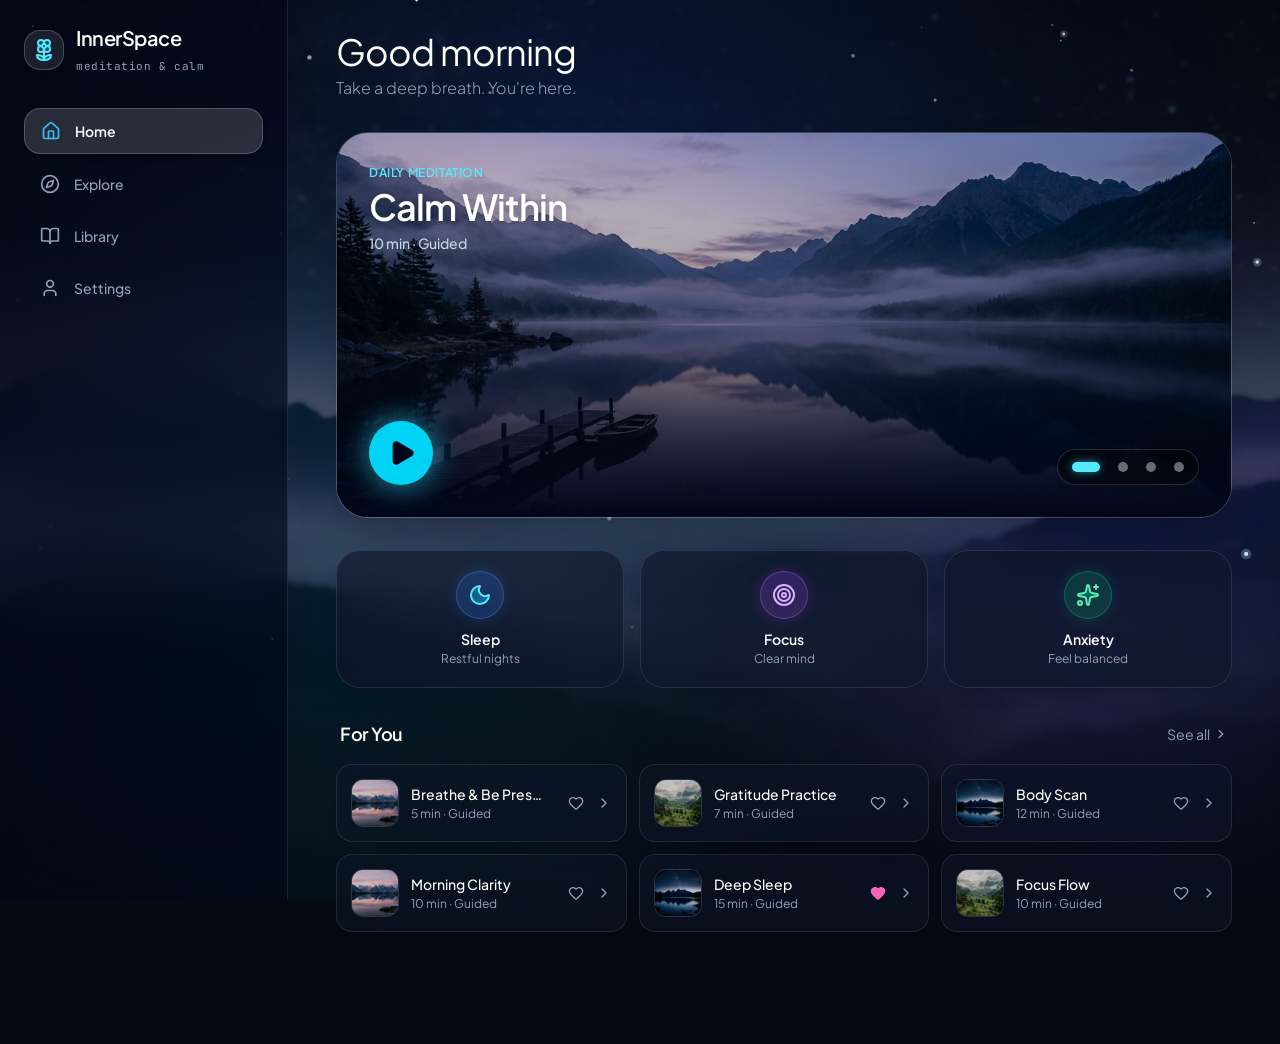
==== commit 5d830d28: "Deploy tbot update 2026-10-09 01:02:36" ====
--- a/index.html
+++ b/index.html
@@ -3,10 +3,10 @@
   <head>
     <meta charset="UTF-8" />
     <meta name="viewport" content="width=device-width, initial-scale=1.0, maximum-scale=1.0, user-scalable=no, viewport-fit=cover" />
-    <title>Aether Glass - Telegram Mini App</title>
-    <meta name="description" content="Premium glassmorphism Telegram bot web application featuring dynamic state themes, haptic feedback, and responsive viewport integration." />
-    <meta property="og:title" content="Aether Glass - Telegram Mini App" />
-    <meta property="og:description" content="Premium glassmorphism Telegram bot web application featuring dynamic state themes, haptic feedback, and responsive viewport integration." />
+    <title>InnerSpace - Meditation & Mindfulness</title>
+    <meta name="description" content="InnerSpace is a serene meditation and mindfulness companion featuring daily guided sessions, ambient soundscapes, and calming breath practices." />
+    <meta property="og:title" content="InnerSpace - Meditation & Mindfulness" />
+    <meta property="og:description" content="InnerSpace is a serene meditation and mindfulness companion featuring daily guided sessions, ambient soundscapes, and calming breath practices." />
     <meta property="og:type" content="website" />
     <meta name="twitter:card" content="summary_large_image" />
     <meta name="theme-color" content="#0d1117" />
@@ -18,8 +18,8 @@
     <link rel="preconnect" href="https://fonts.googleapis.com" />
     <link rel="preconnect" href="https://fonts.gstatic.com" crossorigin />
     <link href="https://fonts.googleapis.com/css2?family=JetBrains+Mono:wght@400;500;600&family=Plus+Jakarta+Sans:wght@300;400;500;600;700&display=swap" rel="stylesheet" />
-    <script type="module" crossorigin src="/assets/index-Bv7fUiGO.js"></script>
-    <link rel="stylesheet" crossorigin href="/assets/index-BSvyfx7p.css">
+    <script type="module" crossorigin src="/assets/index-Bt6UNltA.js"></script>
+    <link rel="stylesheet" crossorigin href="/assets/index-BRhGX4-W.css">
   </head>
   <body>
     <div id="root"></div>
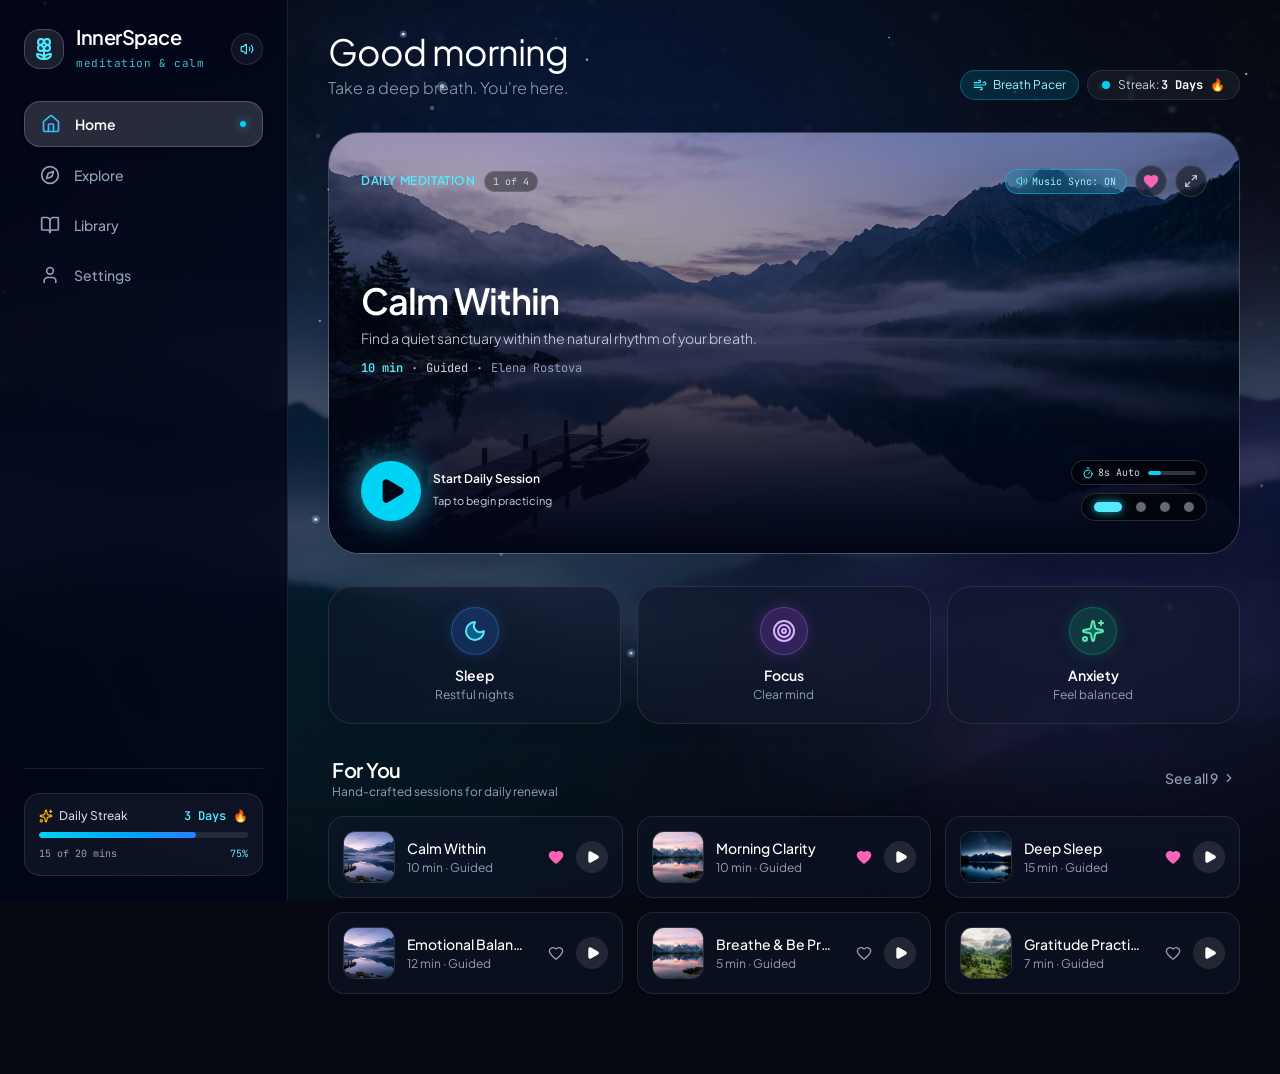
==== commit 4d55e77c: "Deploy tbot update 2026-10-09 22:18:58" ====
--- a/index.html
+++ b/index.html
@@ -18,8 +18,8 @@
     <link rel="preconnect" href="https://fonts.googleapis.com" />
     <link rel="preconnect" href="https://fonts.gstatic.com" crossorigin />
     <link href="https://fonts.googleapis.com/css2?family=JetBrains+Mono:wght@400;500;600&family=Plus+Jakarta+Sans:wght@300;400;500;600;700&display=swap" rel="stylesheet" />
-    <script type="module" crossorigin src="/assets/index-Bt6UNltA.js"></script>
-    <link rel="stylesheet" crossorigin href="/assets/index-BRhGX4-W.css">
+    <script type="module" crossorigin src="/assets/index-DB_xGXAx.js"></script>
+    <link rel="stylesheet" crossorigin href="/assets/index-CRBDUKBJ.css">
   </head>
   <body>
     <div id="root"></div>
